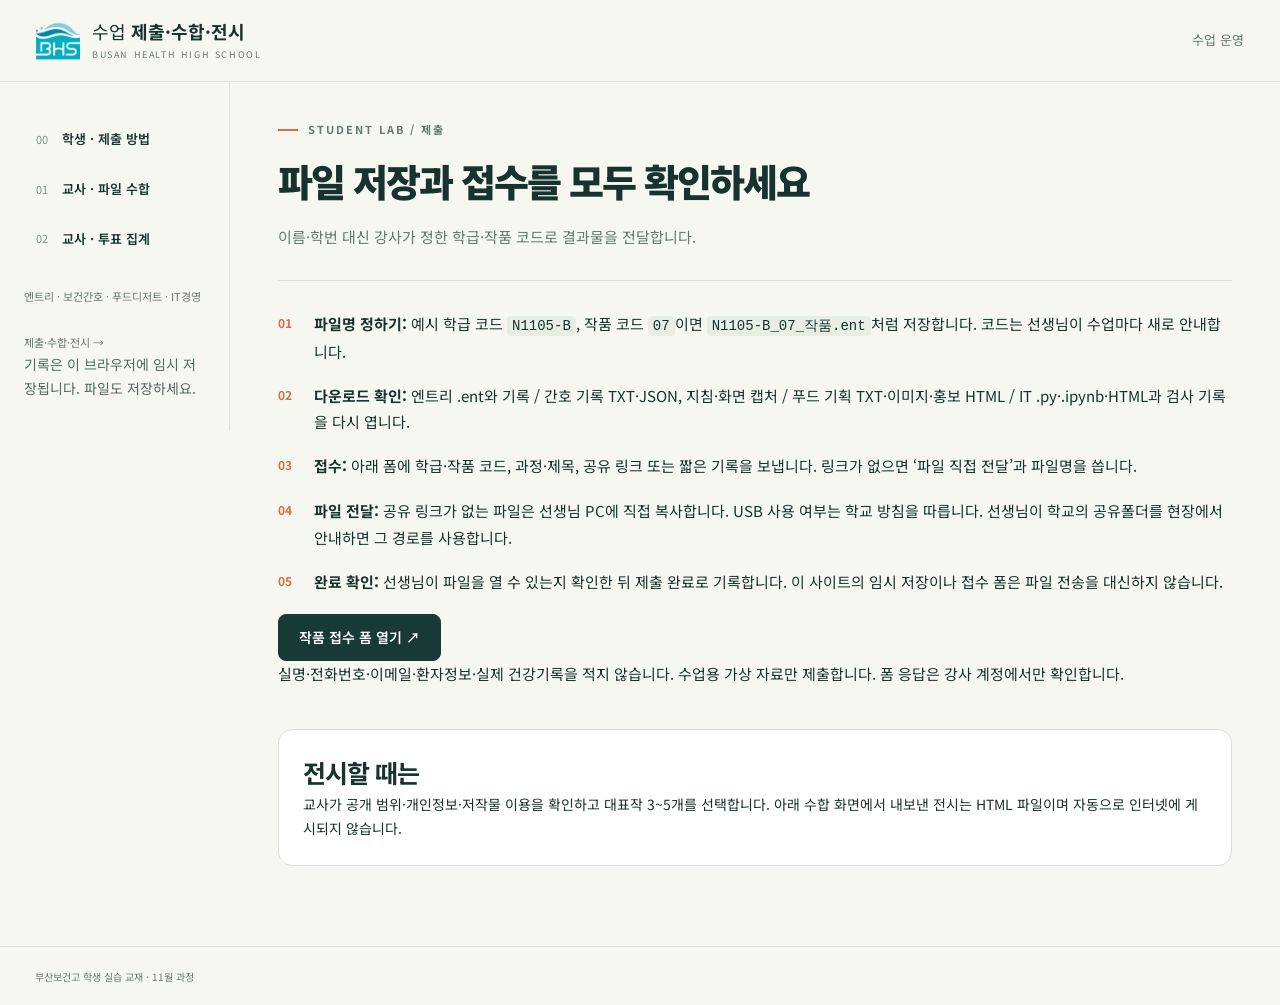
==== docs/classroom.html @ cc8eb083 "Publish food dessert planning, imagery and promotion workshop" ====
<!doctype html><html lang="ko"><head><meta charset="utf-8"><meta name="viewport" content="width=device-width,initial-scale=1"><title>제출·수합·전시 · 부산보건고</title><link rel="icon" href="assets/brand/busanhc-emblem.gif"><link rel="stylesheet" href="style.css"><link rel="stylesheet" href="course-common.css"><script src="classroom-config.js" defer></script><script src="course-common.js" defer></script><script src="classroom.js" defer></script></head><body class="course-lab"></body></html>
---- docs/style.css ----
@import url('https://fonts.googleapis.com/css2?family=Noto+Sans+KR:wght@400;500;600;700;800;900&display=swap');
:root{--paper:#f7f7f2;--ink:#17332e;--muted:#687870;--line:#dce2d9;--forest:#173a36;--lime:#d7ef8f;--orange:#d96d3d;--white:#fff;--radius:16px;font-family:'Noto Sans KR',sans-serif;color:var(--ink);background:var(--paper);font-size:15px;line-height:1.75;font-synthesis:none}
*{box-sizing:border-box}body{margin:0}a{color:inherit;text-decoration:none}button,input,textarea,select{font:inherit}button,a,input,textarea,select{touch-action:manipulation}button{cursor:pointer}button:focus-visible,a:focus-visible,input:focus-visible,textarea:focus-visible,select:focus-visible{outline:3px solid #d96d3d;outline-offset:4px}button:disabled{opacity:.5;cursor:default}img{max-width:100%;height:auto}h1,h2,h3,h4,p{margin:0}h1{font-size:clamp(34px,3.6vw,54px);line-height:1.28;letter-spacing:-2px;font-weight:900}h2{font-size:25px;line-height:1.5;letter-spacing:-1px}h3{font-size:18px;line-height:1.5;letter-spacing:-.5px}p+p{margin-top:12px}small{font-size:12px}ul,ol{padding-left:23px;margin:12px 0}li+li{margin-top:7px}strong,b{font-weight:700}code{font-family:Consolas,monospace;background:#e9eee5;padding:2px 5px;border-radius:4px;font-size:14px}.skip{position:absolute;left:16px;top:-80px;z-index:99;background:var(--lime);padding:10px}.skip:focus{top:10px}.topbar{height:82px;background:var(--paper);border-bottom:1px solid var(--line);display:flex;align-items:center;justify-content:space-between;padding:0 36px;position:sticky;top:0;z-index:20}.brand{display:flex;align-items:center;gap:12px;font-size:18px;line-height:1.3}.brand small{display:block;letter-spacing:1.6px;font-size:9px;color:var(--muted);margin-top:5px}.brand-mark{width:43px;height:43px;border-radius:12px;background:var(--forest);color:var(--lime);display:flex;align-items:center;justify-content:center;font-size:29px;font-weight:900;position:relative}.brand-mark span{position:absolute;font-size:17px;right:4px;top:0}.top-actions{display:flex;align-items:center;gap:20px}.course-label{font-size:13px;color:var(--muted)}.button,button.primary{display:inline-flex;justify-content:center;align-items:center;gap:20px;background:var(--forest);color:#fff;border:1px solid var(--forest);padding:12px 20px;border-radius:8px;font-weight:600;font-size:14px;line-height:1.5}.button:hover,button.primary:hover{background:#28574b}.button.secondary{background:transparent;color:var(--ink);border-color:#bbc7bc}.button.secondary:hover{background:#e9eee3}.button.light{background:var(--lime);color:var(--forest);border-color:var(--lime)}.button.small{font-size:13px;padding:10px 15px;gap:13px}.text-button{color:var(--forest);background:none;border:0;padding:4px 0;text-decoration:underline;text-underline-offset:5px}.menu-toggle{display:none;background:none;border:0;font-size:24px}.layout{display:grid;grid-template-columns:230px minmax(0,1fr);max-width:1600px;margin:auto;min-height:calc(100vh - 150px)}.sidebar{padding:35px 24px 30px;border-right:1px solid var(--line);align-self:start;position:sticky;top:82px;max-height:calc(100vh - 82px);overflow:auto}.side-heading{font-size:10px;letter-spacing:1.5px;font-weight:700;margin-bottom:20px;display:flex;justify-content:space-between;color:var(--muted)}nav{display:grid;gap:5px}nav a{padding:11px 12px;border-radius:7px;font-size:13px;font-weight:600;display:flex;gap:13px;align-items:center}nav a span{font-size:11px;color:#819184;font-weight:400}nav a:hover{background:#e9eee5}nav a.active{background:var(--forest);color:white}nav a.active span{color:var(--lime)}.side-progress{border-top:1px solid var(--line);margin-top:30px;padding-top:22px}.side-progress>span{display:flex;justify-content:space-between;font-size:12px}.side-progress b{font-weight:500}.side-progress progress{display:block;appearance:none;border:0;width:100%;height:5px;margin:12px 0;background:#e0e6dc;border-radius:8px;overflow:hidden}.side-progress progress::-webkit-progress-bar{background:#e0e6dc}.side-progress progress::-webkit-progress-value{background:var(--forest)}.side-progress p{font-size:11px;color:var(--muted);line-height:1.8}.side-progress button{font-size:12px;margin-top:12px}.source-link{display:block;margin-top:26px;font-size:11px;color:var(--muted)}main{min-width:0;padding:38px 48px 80px;max-width:1250px;width:100%}.eyebrow{font-size:11px;letter-spacing:2px;font-weight:700;color:var(--muted);display:flex;align-items:center;gap:10px;margin-bottom:18px}.eyebrow::before{content:'';width:20px;height:2px;background:var(--orange)}.intro{max-width:650px;color:var(--muted);margin-top:18px;font-size:15px}.breadcrumb{display:flex;gap:9px;align-items:center;font-size:12px;color:var(--muted);margin-bottom:28px}.hero{display:grid;grid-template-columns:1fr 1fr;gap:35px;align-items:center;padding-bottom:42px;border-bottom:1px solid var(--line)}.hero-copy{padding:10px 0}.hero h1 em{font-style:normal;color:#48805a}.hero .intro{max-width:380px}.actions{display:flex;flex-wrap:wrap;gap:10px;margin-top:25px}.meta-row{display:flex;gap:20px;font-size:12px;margin-top:28px;color:var(--muted)}.meta-row span+span{border-left:1px solid var(--line);padding-left:20px}.game-shell{background:#dfe9d9;border-radius:20px;padding:15px;position:relative;overflow:hidden}.game-top{display:flex;justify-content:space-between;font-size:10px;font-weight:700;letter-spacing:1px;margin:0 3px 10px}.game-top span:last-child{color:#4c7060}.game-canvas-wrap{position:relative;background:#becfb7;aspect-ratio:16/10;border-radius:12px;overflow:hidden}.game-canvas-wrap canvas{display:block;width:100%;height:100%;outline-offset:-4px}.game-overlay{position:absolute;inset:0;display:flex;flex-direction:column;align-items:center;justify-content:center;background:#15362c9e;color:white;text-align:center;gap:9px;padding:20px}.game-overlay h3{font-size:24px}.game-overlay p{font-size:12px}.game-overlay[hidden]{display:none}.game-foot{display:flex;justify-content:space-between;gap:10px;align-items:center;font-size:10px;color:#3c5c4b;margin:10px 3px 0}.key{display:inline-flex;align-items:center;justify-content:center;min-width:21px;height:22px;background:#f7faed;border:1px solid #adbda8;border-bottom-width:3px;border-radius:4px;color:#39503e;font-size:11px}.section{margin-top:42px}.section-title{display:flex;justify-content:space-between;align-items:baseline;gap:20px;margin-bottom:20px}.section-title p{font-size:12px;color:var(--muted)}.timeline{display:grid;grid-template-columns:repeat(3,1fr);gap:1px;background:var(--line);border:1px solid var(--line);border-radius:12px;overflow:hidden}.period{background:var(--paper);padding:22px}.period .num{font-size:11px;letter-spacing:1px;color:var(--orange);margin-bottom:8px}.period h3{margin-bottom:13px}.period p{font-size:13px;color:var(--muted)}.period small{display:block;border-top:1px solid var(--line);padding-top:12px;margin-top:15px}.steps-list{border-top:1px solid var(--line)}.step-row{display:grid;grid-template-columns:42px 1fr auto;align-items:center;padding:19px 0;gap:15px;border-bottom:1px solid var(--line)}.step-row:hover{background:#eef1e7}.step-row .n{font-size:12px;color:var(--orange)}.step-row h3{font-size:16px}.step-row p{font-size:12px;color:var(--muted);margin-top:3px}.step-row .arrow{font-size:20px;margin-right:10px}.note{border-left:3px solid #86a76b;background:#ecf1e3;padding:18px 22px;margin:24px 0;font-size:14px;border-radius:0 8px 8px 0}.note.warning{border-color:#d88d4d;background:#faf0e3}.note small{display:block;color:var(--muted);margin-top:6px}.page-title{padding-bottom:30px;border-bottom:1px solid var(--line);margin-bottom:30px}.page-title h1{font-size:38px}.page-title .intro{max-width:720px}.two-col{display:grid;grid-template-columns:1fr 1fr;gap:28px}.reading{max-width:790px}.reading>p{margin:14px 0;color:#465c4f}.reading h2{margin-top:34px;margin-bottom:13px}.reading h3{margin:24px 0 10px}.panel{border:1px solid var(--line);border-radius:12px;padding:24px;background:#fff}.panel h3{margin-bottom:12px}.panel p{font-size:14px}.panel.soft{background:#edf1e6}.capture{margin:24px 0}.capture button{display:block;border:1px solid #d8dfd5;background:#fff;border-radius:10px;padding:0;overflow:hidden;width:100%;text-align:left}.capture img{width:100%;display:block}.capture figcaption{font-size:12px;color:var(--muted);margin-top:9px;line-height:1.8}.capture figcaption span{font-size:10px;background:#e5eddf;padding:2px 6px;border-radius:3px;color:#456047;margin-right:6px}.capture .hint{font-size:11px;text-align:right;color:var(--muted);margin-top:4px}.numbered{counter-reset:step;list-style:none;padding:0}.numbered li{counter-increment:step;position:relative;padding:0 0 0 36px;margin:18px 0;min-height:27px}.numbered li:before{content:counter(step,decimal-leading-zero);position:absolute;left:0;top:1px;color:var(--orange);font-size:12px;font-weight:700}.table-wrap{overflow-x:auto}table{width:100%;border-collapse:collapse;font-size:13px}th{text-align:left;color:#4b6255;background:#edf0e8;font-weight:600}th,td{padding:13px 15px;border-bottom:1px solid var(--line);vertical-align:top}td small{color:var(--muted)}.check{display:flex;align-items:flex-start;gap:10px;padding:12px 0;font-size:14px;border-bottom:1px solid #e9ede5}.check input{accent-color:var(--forest);width:18px;height:18px;flex:0 0 auto;margin-top:4px}.check small{display:block;color:var(--muted)}.checklist{margin:15px 0}.category-grid{display:grid;grid-template-columns:repeat(2,1fr);gap:12px}.category{background:white;border:1px solid var(--line);padding:20px;border-radius:10px}.category h3{font-size:16px;display:flex;align-items:center;gap:10px}.category h3 i{width:11px;height:11px;background:var(--cat,#4c8a52);border-radius:3px}.category p{font-size:13px;color:var(--muted);margin-top:9px}.category small{display:block;margin-top:12px;color:#41634b}.pill{display:inline-block;font-size:11px;padding:3px 8px;background:#e9efe1;border-radius:4px;margin-bottom:10px}.filter-row{display:flex;gap:8px;flex-wrap:wrap;margin:20px 0}.filter-row button,.stage-tabs a{font-size:12px;padding:9px 13px;border:1px solid var(--line);background:none;border-radius:7px}.filter-row button[aria-pressed=true],.stage-tabs a.active{background:var(--forest);border-color:var(--forest);color:#fff}.search{width:100%;padding:12px 15px;border:1px solid #bdcabb;border-radius:8px;background:#fff;margin:15px 0}.block-reference{border-top:1px solid var(--line)}.block-entry{padding:22px 0;border-bottom:1px solid var(--line);display:grid;grid-template-columns:1fr 1fr;gap:22px}.block-label{display:inline-block;background:var(--block,#4c9c55);color:#fff;border-radius:5px;padding:9px 12px;font-size:13px;font-weight:600;line-height:1.6}.block-entry p{font-size:13px;color:#4d6255;margin-top:10px}.block-entry .example{background:#edf1e7;border-radius:8px;padding:15px;font-size:13px}.block-entry small{display:block;color:var(--muted);margin-top:6px}.no-results{padding:30px;text-align:center;color:var(--muted)}.mission{border:1px solid var(--line);border-radius:12px;margin-bottom:22px;overflow:hidden;background:white}.mission-head{display:flex;gap:17px;padding:23px 25px;border-bottom:1px solid var(--line);align-items:center}.mission-head .big-number{font-size:30px;color:#b3c5ab;font-weight:800;line-height:1}.mission-head h2{font-size:21px}.mission-head p{color:var(--muted);font-size:12px;margin-top:3px}.mission-body{padding:24px}.code-stack{background:#eaf0e5;padding:18px;border-radius:10px;font-size:13px;line-height:2.1;white-space:pre-wrap;font-family:'Noto Sans KR',sans-serif;color:#294d37}.code-stack .code-note{font-size:11px;color:#6a7d6c;display:block;margin-bottom:8px}.try-it{margin-top:18px;font-size:13px;border-left:2px solid var(--orange);padding-left:15px}.try-it b{display:block;color:#9e542f;margin-bottom:5px}details{border-top:1px solid var(--line);padding:14px 0}summary{font-size:14px;font-weight:600;cursor:pointer}details>div,details>p{padding:12px 0 0;font-size:13px;color:#526858}details ol{font-size:13px}.stage-tabs{display:flex;gap:7px;flex-wrap:wrap;margin-bottom:28px}.stage-layout{display:grid;grid-template-columns:minmax(0,1fr) 260px;gap:30px}.stage-aside{align-self:start;position:sticky;top:112px}.stage-aside .panel{padding:20px}.stage-aside h3{font-size:15px}.stage-aside p,.stage-aside li{font-size:12px}.stage-nav{display:flex;justify-content:space-between;gap:12px;margin-top:30px;border-top:1px solid var(--line);padding-top:24px}.stage-content h2{margin:27px 0 13px;font-size:22px}.stage-content h3{margin:22px 0 10px}.stage-content p{font-size:14px}.success{padding:16px 20px;background:#e4edda;border-radius:9px;margin:20px 0;font-size:13px}.tag-row{display:flex;gap:6px;flex-wrap:wrap;margin:15px 0}.tag{font-size:11px;background:#e6ecdf;color:#47623f;border-radius:4px;padding:3px 8px}.form-field{display:block;margin-top:20px}.form-field>span{display:block;font-size:13px;font-weight:600;margin-bottom:7px}.form-field small{display:block;color:var(--muted);margin-top:6px}.form-field input,.form-field textarea,.form-field select{width:100%;border:1px solid #bdc9b9;border-radius:8px;padding:12px 13px;background:#fff;color:var(--ink)}.form-field textarea{min-height:95px;resize:vertical}.worksheet{display:grid;grid-template-columns:1fr 1fr;gap:0 24px}.worksheet .full{grid-column:1/-1}.save-strip{margin-top:25px;display:flex;align-items:center;gap:15px;flex-wrap:wrap;font-size:12px;color:var(--muted)}.idea-grid{display:grid;grid-template-columns:repeat(3,1fr);gap:14px}.idea{border-top:3px solid var(--forest);padding:20px;background:#ecf0e5}.idea h3{font-size:15px}.idea p{font-size:12px;color:var(--muted);margin-top:9px}.asset-grid{display:grid;grid-template-columns:repeat(3,1fr);gap:18px}.asset-card{border:1px solid var(--line);background:white;border-radius:12px;overflow:hidden}.asset-thumb{height:190px;background-color:#eaf0e6;background-image:linear-gradient(45deg,#dfe7d9 25%,transparent 25%),linear-gradient(-45deg,#dfe7d9 25%,transparent 25%),linear-gradient(45deg,transparent 75%,#dfe7d9 75%),linear-gradient(-45deg,transparent 75%,#dfe7d9 75%);background-size:24px 24px;background-position:0 0,0 12px,12px -12px,-12px 0;display:flex;align-items:center;justify-content:center}.asset-thumb img{height:165px;width:165px;object-fit:contain}.asset-thumb.bg img{width:100%;height:100%;object-fit:cover}.asset-info{padding:17px}.asset-info h3{font-size:15px}.asset-info p{font-size:11px;color:var(--muted);margin-top:5px}.asset-info a{font-size:12px;font-weight:600;display:inline-block;border-bottom:1px solid #77956b;margin-top:13px}.download-row{display:grid;grid-template-columns:1fr auto;gap:20px;border-bottom:1px solid var(--line);padding:19px 0;align-items:center}.download-row h3{font-size:15px}.download-row p{font-size:12px;color:var(--muted);margin-top:4px}.footer{border-top:1px solid var(--line);padding:21px 35px;font-size:10px;color:var(--muted);display:flex;justify-content:space-between;gap:15px}.toast{position:fixed;bottom:28px;left:50%;transform:translate(-50%,20px);background:var(--forest);color:#fff;border-radius:8px;padding:12px 22px;opacity:0;pointer-events:none;transition:.2s;z-index:60;font-size:13px;max-width:90vw}.toast.show{opacity:1;transform:translate(-50%,0)}dialog{border:0;border-radius:12px;max-width:95vw;max-height:94vh;padding:50px 18px 18px;background:#f7f7f2}dialog::backdrop{background:#10271de0}dialog img{display:block;max-height:78vh;object-fit:contain;margin:auto}dialog p{font-size:12px;margin-top:8px;color:var(--muted)}.dialog-close{position:absolute;right:18px;top:10px;border:0;background:none;font-size:13px;padding:7px}.import-label{display:inline-block;cursor:pointer;border:1px solid #b9c7b3;padding:10px 16px;border-radius:7px;color:var(--ink);background:#fff}.import-label input{position:absolute;width:1px;height:1px;opacity:0}.kbd-line{display:flex;gap:4px;align-items:center}.source-list{font-size:12px;color:var(--muted);margin-top:25px}.source-list a{text-decoration:underline;text-underline-offset:3px}.mobile-controls{display:flex;justify-content:center;gap:6px;margin-top:12px}.mobile-controls button{border:1px solid #afc1a8;background:#f0f5e7;border-radius:5px;padding:7px 13px;color:#31523b}.print-only{display:none}
@media(min-width:1450px){main{padding-left:65px;padding-right:65px}}@media(max-width:1180px){main{padding:30px 30px 60px}.hero{gap:20px}h1{font-size:38px}.stage-layout{grid-template-columns:1fr}.stage-aside{position:static}.stage-aside .panel{display:grid;grid-template-columns:1fr 1fr;gap:18px}.asset-grid{grid-template-columns:repeat(2,1fr)}}@media(max-width:900px){.layout{grid-template-columns:190px minmax(0,1fr)}.sidebar{padding:27px 13px}.topbar{padding:0 23px}.hero{grid-template-columns:1fr}.hero-copy{max-width:600px}.hero h1{font-size:44px}.hero .intro{max-width:580px}.game-shell{max-width:560px;width:100%}.timeline{grid-template-columns:1fr}.period{display:grid;grid-template-columns:70px 1fr;gap:8px 15px}.period .num{grid-row:1/3}.period h3{margin-bottom:0}.period small{grid-column:2}.idea-grid{grid-template-columns:1fr}.category-grid{grid-template-columns:1fr}.two-col{grid-template-columns:1fr}.block-entry{grid-template-columns:1fr;gap:12px}.course-label{display:none}}
@media(max-width:650px){.topbar{height:70px;padding:0 16px}.brand{font-size:15px;gap:8px}.brand small{font-size:7px;letter-spacing:1px}.brand-mark{width:36px;height:36px;font-size:25px}.top-actions{gap:10px}.top-actions .button{padding:9px;font-size:11px;gap:5px}.menu-toggle{display:block}.layout{display:block}.sidebar{display:none;position:fixed;inset:70px 0 auto 0;background:var(--paper);z-index:19;max-height:calc(100vh - 70px);border-bottom:1px solid var(--line);padding:22px}.sidebar.open{display:block}.sidebar nav{grid-template-columns:1fr 1fr}.side-progress,.source-link{display:none}main{padding:27px 20px 50px}.hero h1{font-size:38px}.hero{padding-bottom:30px;gap:25px}.hero .intro{font-size:14px}.meta-row{font-size:11px;gap:10px}.meta-row span+span{padding-left:10px}.game-shell{padding:11px}.game-top{font-size:9px}.game-foot{font-size:9px}.page-title h1{font-size:30px;letter-spacing:-1px}.intro{font-size:14px}.section{margin-top:30px}.section-title{display:block}.section-title p{margin-top:5px}.section-title h2{font-size:22px}.asset-grid{grid-template-columns:1fr 1fr;gap:10px}.asset-thumb{height:145px}.asset-thumb img{width:135px;height:135px}.asset-info{padding:12px}.asset-info h3{font-size:13px}.worksheet{grid-template-columns:1fr}.worksheet .full{grid-column:auto}.panel{padding:20px}.mission-head{padding:19px;gap:12px}.mission-head h2{font-size:18px}.mission-body{padding:18px}.stage-tabs{gap:5px}.stage-tabs a{padding:8px 10px;font-size:11px}.stage-aside .panel{display:block}.download-row{grid-template-columns:1fr;gap:10px}.download-row a{justify-self:start}.footer{padding:18px 20px;display:block}.footer span{display:block}.footer span+span{margin-top:5px}h2{font-size:22px}.step-row{gap:10px;grid-template-columns:28px 1fr auto}.stage-nav .button{font-size:12px;padding:11px}.note{padding:15px 17px;font-size:13px}.breadcrumb{font-size:11px}.game-overlay h3{font-size:21px}}
.flow-track{display:flex;align-items:center;justify-content:flex-start;gap:9px;flex-wrap:wrap;padding:22px 0;border-top:1px solid var(--line);border-bottom:1px solid var(--line);margin:22px 0}.flow-track span{padding:10px 13px;background:#e8efdd;border-radius:6px;font-size:13px;font-weight:600}.flow-track i{font-style:normal;color:#78916f}.theory-sprite{width:115px;height:115px;object-fit:contain;float:right;margin-left:15px}.upgrade-options{display:flex;flex-wrap:wrap;gap:7px;justify-content:center;max-width:100%}.upgrade-options button{background:#f3f6df;color:#244437;border:0;padding:9px 11px;border-radius:6px;text-align:left;font-size:12px}.upgrade-options small{display:block;font-size:10px;margin-top:3px}.mobile-controls button{min-width:44px;min-height:44px}.game-overlay h3{font-size:21px}.game-overlay p{font-size:11px}
.asset-thumb img,.theory-sprite,.game-canvas-wrap canvas{image-rendering:pixelated}
.assembly-guide{margin:28px 0;border-top:3px solid var(--forest);padding-top:20px}.assembly-guide header h2{margin:6px 0 8px}.assembly-guide header p{color:var(--muted);font-size:13px}.assembly-setup{border:1px solid var(--line);border-radius:12px;background:white;margin:22px 0;overflow:hidden}.assembly-setup>div{padding:22px;border-bottom:1px solid var(--line)}.assembly-setup>div:last-child{border:0}.setup-label{font-size:11px;letter-spacing:.7px;font-weight:700;color:#687659}.assembly-setup p{margin-top:8px}.object-name{display:inline-block;background:#d9eacb;padding:2px 8px;border-radius:4px}.setup-prepared{color:#52634d;font-size:12px!important}.setup-anchor{background:#edf3e6}.assembly-toolbar{display:flex;justify-content:space-between;gap:12px;align-items:center;margin:24px 0 12px;font-size:11px;color:var(--muted)}#assembly-counter{font-size:15px;font-weight:700;color:var(--forest);white-space:nowrap}.assembly-card{background:#fff;border:1px solid #d1ddca;border-radius:12px;padding:22px;margin:12px 0;min-width:0;overflow-wrap:anywhere}.assembly-step-title{display:flex;align-items:center;gap:12px;margin-bottom:18px}.assembly-number{font-weight:800;font-size:25px;line-height:1;color:var(--block-color)}.assembly-category{font-size:12px;font-weight:700;background:var(--block-color);color:white;padding:5px 9px;border-radius:4px}.assembly-instruction>span{display:block;font-size:11px;font-weight:700;letter-spacing:.2px;color:#6c7c63;margin-top:16px;margin-bottom:5px}.assembly-instruction>b{font-size:15px}.assembly-instruction em{font-style:normal;color:var(--block-color)}.assembly-instruction p,.assembly-instruction li{font-size:14px;line-height:1.9}.assembly-instruction ul{padding-left:20px;margin:6px 0}.assembly-block{display:block;background:var(--block-color);color:white;font-size:13px;font-weight:600;border-radius:5px;padding:12px 15px;margin:8px 0;line-height:1.8;box-shadow:inset 0 -3px 0 #0002}.assembly-block.boolean{border-radius:20px}.assembly-controls{display:flex;justify-content:space-between;gap:12px;margin:18px 0 24px}.assembly-controls button:disabled{opacity:.4;cursor:default}.assembly-all,.assembly-full{padding:18px 0}.assembly-card.compact{padding:15px;margin-left:min(calc(var(--depth)*10px),40px);border-left:3px solid var(--block-color)}.compact .assembly-step-title{margin-bottom:8px}.compact .assembly-number{font-size:18px}.compact .assembly-instruction>span{margin-top:10px}.compact .assembly-instruction>b,.compact .assembly-instruction p,.compact .assembly-instruction li{font-size:12px}.assembly-full details{padding-left:10px}.screen-map-image{position:relative;border:1px solid var(--line);border-radius:8px;overflow:hidden;margin-top:20px}.screen-map-image img{width:100%;display:block}.screen-map-image>span{position:absolute;display:grid;place-items:center;width:28px;height:28px;border-radius:50%;background:#d95a2d;color:white;font-weight:800;border:2px solid white;box-shadow:0 2px 8px #0005}.map-legend{display:grid;grid-template-columns:1fr 1fr;gap:16px 25px;padding-left:24px;margin:20px 0}.map-legend li{font-size:12px;padding-left:4px}.map-legend b{display:block;margin-bottom:3px}.assembly-map-detail .screen-map h2{font-size:18px}.pixel-palette{display:flex;gap:6px;margin:18px 0}.pixel-palette span{width:24px;height:24px;border:2px solid #142535}
@media(max-width:650px){.assembly-card{padding:16px}.assembly-setup>div{padding:17px}.assembly-toolbar{align-items:start}.assembly-toolbar>span:last-child{max-width:160px;text-align:right}.assembly-controls .button{font-size:11px;padding:10px}.map-legend{grid-template-columns:1fr}.screen-map-image>span{width:20px;height:20px;font-size:10px}.assembly-card.compact{margin-left:min(calc(var(--depth)*5px),20px)}}
@media(prefers-reduced-motion:reduce){*{scroll-behavior:auto!important;transition:none!important}}@media print{.topbar,.sidebar,.footer,.game-shell,.actions,.stage-tabs,.stage-nav,.save-strip,.toast,.menu-toggle{display:none!important}.layout{display:block}main{padding:0;max-width:none}body{background:white;color:black}a[href^=http]:after{content:' (' attr(href) ')';font-size:9px}.capture{break-inside:avoid}.capture img{max-height:430px;object-fit:contain}.panel,.mission{break-inside:avoid}.print-only{display:block}}

/* Photographs are the primary instruction; text remains below each real capture. */
.assembly-photo{margin:0 0 20px;min-width:0}.photo-label{font-size:11px;font-weight:700;color:#596a53;margin-bottom:8px}.assembly-photo>button,.assembly-overview>button{display:block;width:100%;padding:0;border:1px solid #c6d2bf;border-radius:8px;background:#f6f8f2;overflow:hidden;cursor:zoom-in}.assembly-photo img{display:block;width:100%;height:auto}.assembly-photo figcaption{font-size:11px;color:#64765c;line-height:1.7;margin-top:8px}.photo-actions{display:flex;gap:8px 20px;flex-wrap:wrap;margin-top:10px;align-items:center}.photo-actions a,.photo-actions .text-button{font-size:12px;color:#315d46;text-decoration:underline;text-underline-offset:3px}.photo-actions .text-button{padding:0;border:0;background:none;text-align:left}.assembly-overview{margin-top:14px}.assembly-overview>button{margin-top:12px}.assembly-jump-label{display:flex;gap:10px;align-items:center;min-width:0;font-size:12px}#assembly-jump{min-width:0;max-width:550px;width:100%;border:1px solid #b6c6ae;border-radius:7px;padding:9px 12px;background:white;color:var(--ink);font-size:13px}.compact .assembly-photo{margin-top:14px}.assembly-instruction>details{margin-top:16px}
@media(max-width:650px){.assembly-jump-label{display:block;flex:1;margin-left:12px}#assembly-jump{display:block;margin-top:5px;font-size:12px;padding:8px}.photo-actions{display:grid;gap:12px}.assembly-photo figcaption{font-size:10px}.assembly-photo{margin-bottom:14px}}
.school-emblem{display:block;width:44px;height:44px;object-fit:contain;flex:0 0 auto}.footer a{text-decoration:underline;text-underline-offset:3px}@media(max-width:650px){.school-emblem{width:36px;height:36px}}
---- docs/course-common.css ----
.course-lab .sidebar nav a{display:flex;gap:14px}.course-lab .sidebar nav a[aria-current]{background:#e0eee8;color:#173a36}.course-lab textarea{min-height:110px;width:100%;box-sizing:border-box}.course-lab input,.course-lab select,.course-lab textarea{font:inherit;border:1px solid #c7d7cf;border-radius:8px;padding:12px;background:#fff;color:#173a36}.course-lab .worksheet{display:grid;grid-template-columns:1fr 1fr;gap:18px}.course-lab label{display:grid;gap:8px;margin:15px 0}.course-lab label.full{grid-column:1/-1}.course-lab pre{white-space:pre-wrap;overflow-wrap:anywhere;background:#edf2ee;padding:20px;border-radius:12px;max-height:440px;overflow:auto}.course-lab .course-grid{display:grid;grid-template-columns:repeat(auto-fit,minmax(250px,1fr));gap:20px}.course-lab .panel{border:1px solid #d7e1dc;border-radius:14px;padding:24px;background:#fff}.course-lab .panel h3{margin-top:0}.course-lab table{width:100%;border-collapse:collapse}.course-lab td,.course-lab th{text-align:left;border-bottom:1px solid #d7e1dc;padding:12px}.course-lab .asset-grid{display:grid;grid-template-columns:1fr 1fr;gap:20px}.course-lab .asset-grid img{width:100%;border-radius:14px}.course-lab .hint{font-size:14px;color:#526b63}.course-lab iframe.preview{width:100%;height:580px;border:1px solid #b6c9bf;border-radius:14px;background:white}.course-lab .test-grid{display:grid;gap:16px}.course-lab .actions{flex-wrap:wrap}.course-lab .code{font-family:monospace}.course-lab .mini-status{background:#eaf0eb;padding:14px;border-left:4px solid #27705b}.course-lab .topbar{position:relative}.course-lab .brand{font-size:18px}@media(max-width:760px){.course-lab .layout{display:block}.course-lab .sidebar{position:relative;width:auto;height:auto;border-bottom:1px solid #ccd9d1}.course-lab .sidebar nav{display:flex;overflow:auto}.course-lab .sidebar nav a{min-width:150px}.course-lab .worksheet,.course-lab .asset-grid{grid-template-columns:1fr}.course-lab main{padding:24px 18px}.course-lab .topbar{padding:16px;gap:12px}.course-lab .course-label{display:none}}
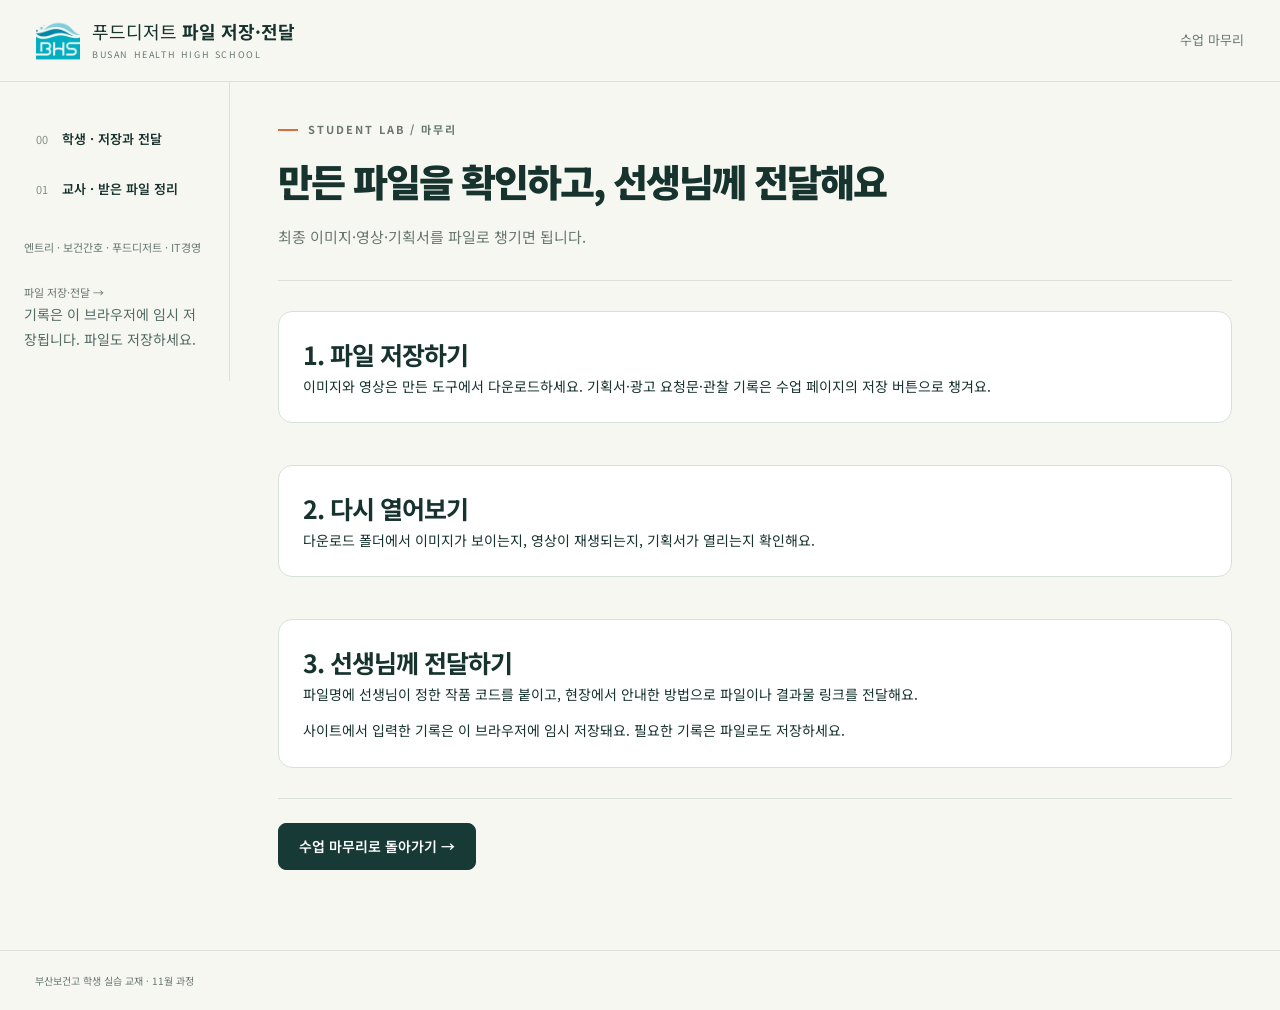
==== commit f3f531bf: "Remove Google Forms and online voting from food lessons" ====
--- a/docs/classroom.html
+++ b/docs/classroom.html
@@ -1 +1 @@
-<!doctype html><html lang="ko"><head><meta charset="utf-8"><meta name="viewport" content="width=device-width,initial-scale=1"><title>제출·수합·전시 · 부산보건고</title><link rel="icon" href="assets/brand/busanhc-emblem.gif"><link rel="stylesheet" href="style.css"><link rel="stylesheet" href="course-common.css"><script src="classroom-config.js" defer></script><script src="course-common.js" defer></script><script src="classroom.js" defer></script></head><body class="course-lab"></body></html>
+<!doctype html><html lang="ko"><head><meta charset="utf-8"><meta name="viewport" content="width=device-width,initial-scale=1"><title>파일 저장·전달 · 부산보건고</title><link rel="icon" href="assets/brand/busanhc-emblem.gif"><link rel="stylesheet" href="style.css"><link rel="stylesheet" href="course-common.css"><script src="classroom-config.js?v=20261103d" defer></script><script src="course-common.js?v=20261103d" defer></script><script src="classroom.js?v=20261103d" defer></script></head><body class="course-lab"></body></html>
